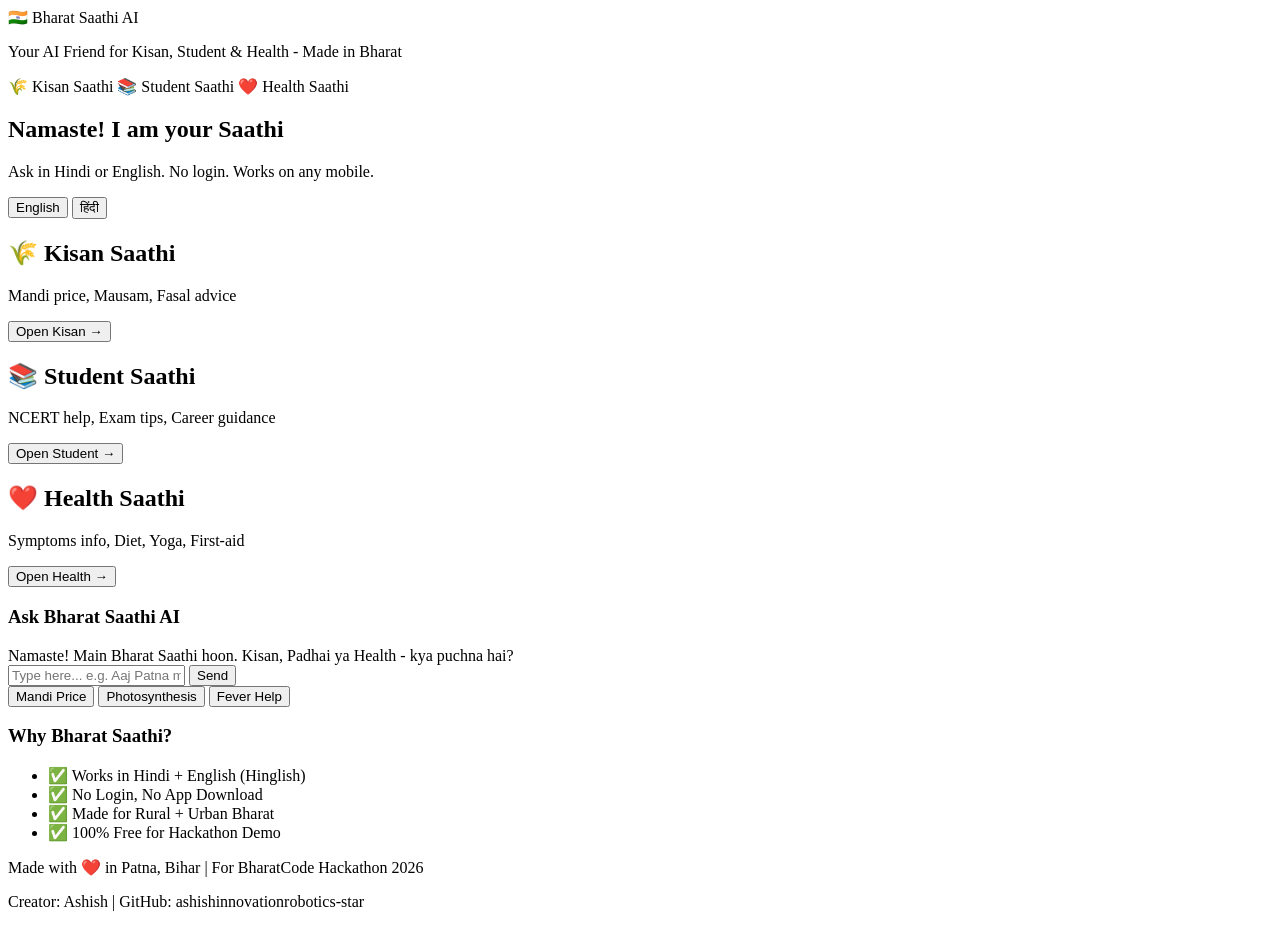
==== index.html @ 1ada5a44 "Create index.html" ====
<!DOCTYPE html>
<html lang="en">
<head>
<meta charset="UTF-8">
<meta name="viewport" content="width=device-width, initial-scale=1.0">
<title>Bharat Saathi AI - Your AI Friend for Bharat</title>
<link rel="stylesheet" href="style.css">
</head>
<body>

<header>
  <div class="logo">🇮🇳 Bharat Saathi AI</div>
  <p>Your AI Friend for Kisan, Student & Health - Made in Bharat</p>
  <div class="badges">
    <span>🌾 Kisan Saathi</span>
    <span>📚 Student Saathi</span>
    <span>❤️ Health Saathi</span>
  </div>
</header>

<main>
  <section class="hero">
    <h1>Namaste! I am your <span>Saathi</span></h1>
    <p>Ask in Hindi or English. No login. Works on any mobile.</p>
    <div class="lang-btns">
      <button onclick="setLang('en')">English</button>
      <button onclick="setLang('hi')">हिंदी</button>
    </div>
  </section>

  <section class="cards">
    <div class="card" onclick="openModule('kisan')">
      <h2>🌾 Kisan Saathi</h2>
      <p>Mandi price, Mausam, Fasal advice</p>
      <button>Open Kisan →</button>
    </div>
    <div class="card" onclick="openModule('student')">
      <h2>📚 Student Saathi</h2>
      <p>NCERT help, Exam tips, Career guidance</p>
      <button>Open Student →</button>
    </div>
    <div class="card" onclick="openModule('health')">
      <h2>❤️ Health Saathi</h2>
      <p>Symptoms info, Diet, Yoga, First-aid</p>
      <button>Open Health →</button>
    </div>
  </section>

  <section class="chat-box">
    <h3 id="chatTitle">Ask Bharat Saathi AI</h3>
    <div id="chatMessages" class="messages">
      <div class="msg ai">Namaste! Main Bharat Saathi hoon. Kisan, Padhai ya Health - kya puchna hai?</div>
    </div>
    <div class="input-row">
      <input id="userInput" placeholder="Type here... e.g. Aaj Patna me mausam kaisa hai?" onkeypress="if(event.key==='Enter') sendMsg()">
      <button onclick="sendMsg()">Send</button>
    </div>
    <div class="quick">
      <button onclick="quickAsk('Mandi price of wheat?')">Mandi Price</button>
      <button onclick="quickAsk('Explain photosynthesis in simple Hindi')">Photosynthesis</button>
      <button onclick="quickAsk('Fever ke liye kya kare?')">Fever Help</button>
    </div>
  </section>

  <section class="features">
    <h3>Why Bharat Saathi?</h3>
    <ul>
      <li>✅ Works in Hindi + English (Hinglish)</li>
      <li>✅ No Login, No App Download</li>
      <li>✅ Made for Rural + Urban Bharat</li>
      <li>✅ 100% Free for Hackathon Demo</li>
    </ul>
  </section>
</main>

<footer>
  <p>Made with ❤️ in Patna, Bihar | For BharatCode Hackathon 2026</p>
  <p>Creator: Ashish | GitHub: ashishinnovationrobotics-star</p>
</footer>

<script src="script.js"></script>
</body>
</html>
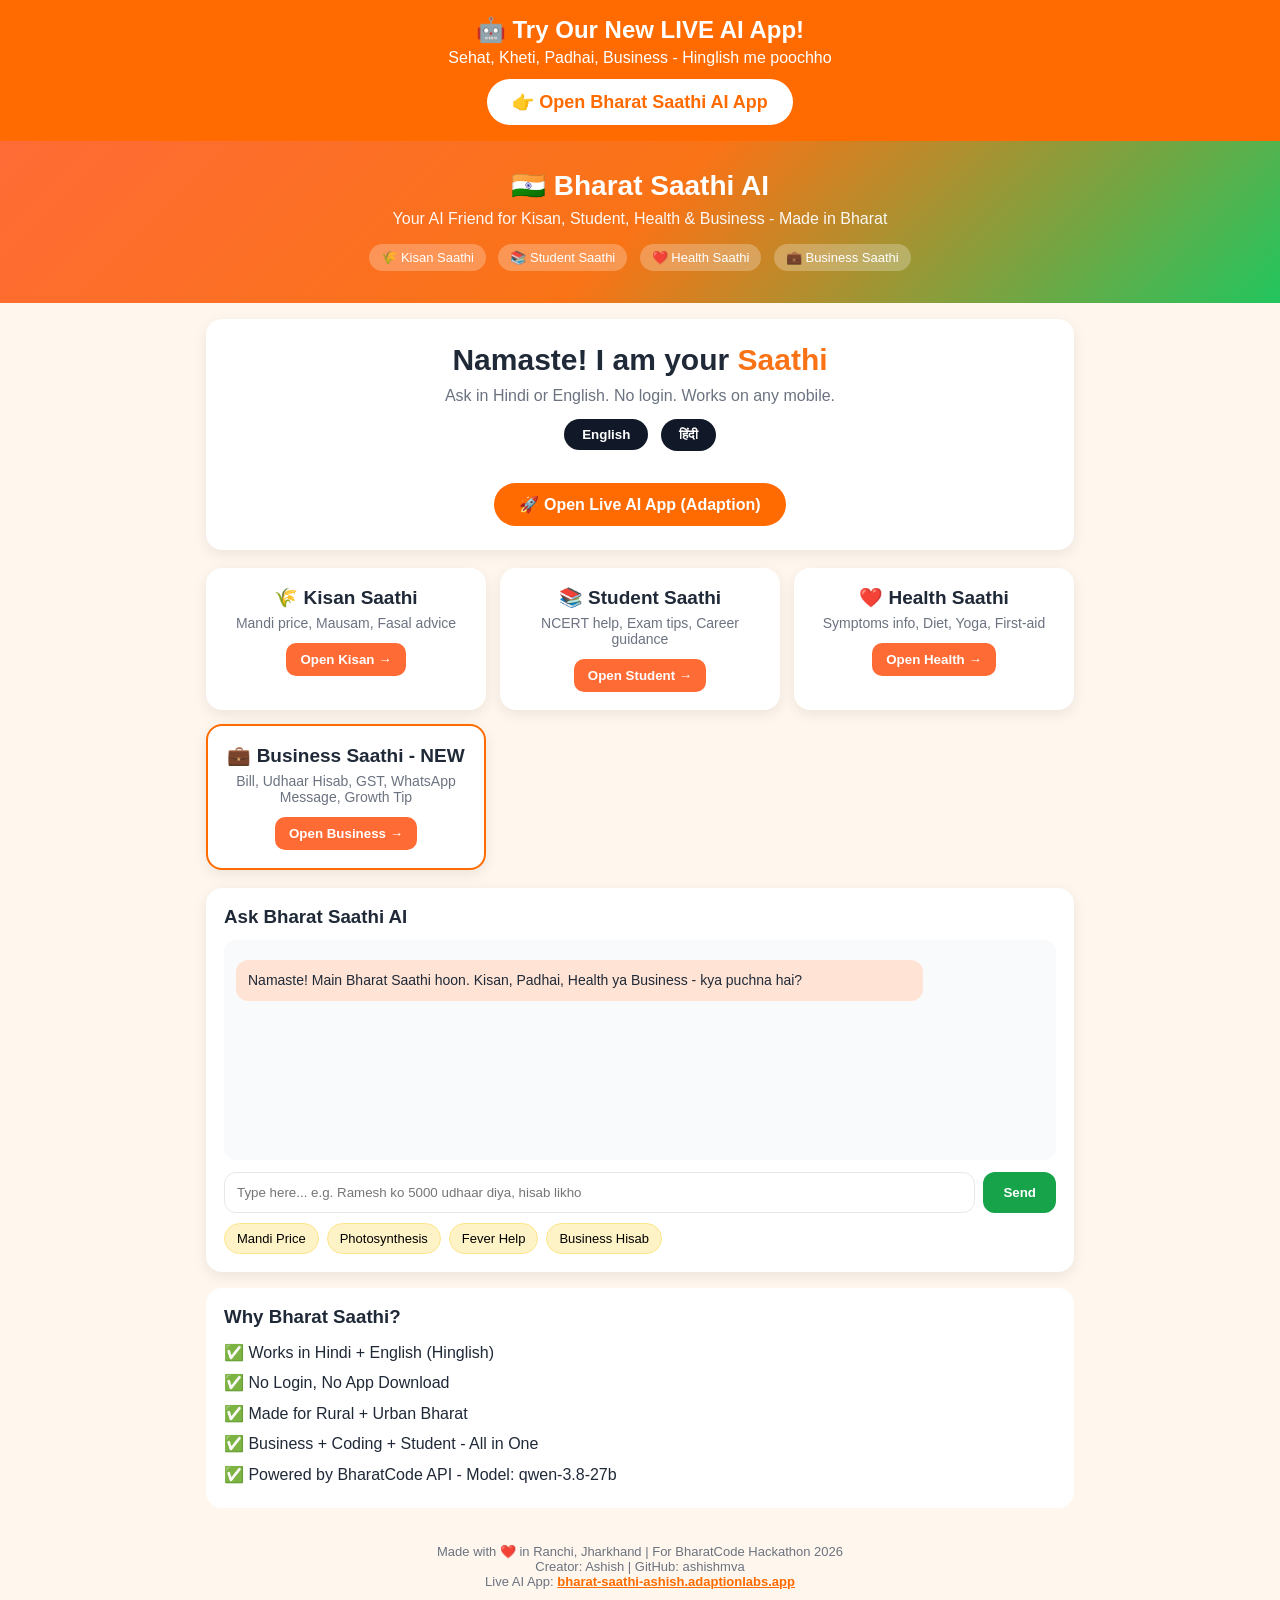
==== commit 0a07aa51: "Update index.html" ====
--- a/index.html
+++ b/index.html
@@ -8,13 +8,21 @@
 </head>
 <body>
 
+<!-- 🔴 LIVE AI APP BANNER -->
+<div style="background:#ff6b00; padding:16px; text-align:center; margin:0;">
+  <h2 style="color:white; margin:0 0 5px 0;">🤖 Try Our New LIVE AI App!</h2>
+  <p style="color:white; margin:0 0 12px 0;">Sehat, Kheti, Padhai, Business - Hinglish me poochho</p>
+  <a href="https://bharat-saathi-ashish.adaptionlabs.app" target="_blank" style="background:white; color:#ff6b00; padding:12px 25px; border-radius:25px; font-weight:bold; text-decoration:none; display:inline-block; font-size:18px;">👉 Open Bharat Saathi AI App</a>
+</div>
+
 <header>
   <div class="logo">🇮🇳 Bharat Saathi AI</div>
-  <p>Your AI Friend for Kisan, Student & Health - Made in Bharat</p>
+  <p>Your AI Friend for Kisan, Student, Health & Business - Made in Bharat</p>
   <div class="badges">
     <span>🌾 Kisan Saathi</span>
     <span>📚 Student Saathi</span>
     <span>❤️ Health Saathi</span>
+    <span>💼 Business Saathi</span>
   </div>
 </header>
 
@@ -26,6 +34,8 @@
       <button onclick="setLang('en')">English</button>
       <button onclick="setLang('hi')">हिंदी</button>
     </div>
+    <br>
+    <a href="https://bharat-saathi-ashish.adaptionlabs.app" target="_blank" style="background:#ff6b00; color:white; padding:12px 25px; border-radius:25px; font-weight:bold; text-decoration:none; display:inline-block; margin-top:10px;">🚀 Open Live AI App (Adaption)</a>
   </section>
 
   <section class="cards">
@@ -44,21 +54,27 @@
       <p>Symptoms info, Diet, Yoga, First-aid</p>
       <button>Open Health →</button>
     </div>
+    <div class="card" style="border:2px solid #ff6b00;" onclick="openModule('business')">
+      <h2>💼 Business Saathi - NEW</h2>
+      <p>Bill, Udhaar Hisab, GST, WhatsApp Message, Growth Tip</p>
+      <button>Open Business →</button>
+    </div>
   </section>
 
   <section class="chat-box">
     <h3 id="chatTitle">Ask Bharat Saathi AI</h3>
     <div id="chatMessages" class="messages">
-      <div class="msg ai">Namaste! Main Bharat Saathi hoon. Kisan, Padhai ya Health - kya puchna hai?</div>
+      <div class="msg ai">Namaste! Main Bharat Saathi hoon. Kisan, Padhai, Health ya Business - kya puchna hai?</div>
     </div>
     <div class="input-row">
-      <input id="userInput" placeholder="Type here... e.g. Aaj Patna me mausam kaisa hai?" onkeypress="if(event.key==='Enter') sendMsg()">
+      <input id="userInput" placeholder="Type here... e.g. Ramesh ko 5000 udhaar diya, hisab likho" onkeypress="if(event.key==='Enter') sendMsg()">
       <button onclick="sendMsg()">Send</button>
     </div>
     <div class="quick">
       <button onclick="quickAsk('Mandi price of wheat?')">Mandi Price</button>
       <button onclick="quickAsk('Explain photosynthesis in simple Hindi')">Photosynthesis</button>
       <button onclick="quickAsk('Fever ke liye kya kare?')">Fever Help</button>
+      <button onclick="quickAsk('Kirana dukan ka daily hisab kaise rakhe?')">Business Hisab</button>
     </div>
   </section>
 
@@ -68,14 +84,16 @@
       <li>✅ Works in Hindi + English (Hinglish)</li>
       <li>✅ No Login, No App Download</li>
       <li>✅ Made for Rural + Urban Bharat</li>
-      <li>✅ 100% Free for Hackathon Demo</li>
+      <li>✅ Business + Coding + Student - All in One</li>
+      <li>✅ Powered by BharatCode API - Model: qwen-3.8-27b</li>
     </ul>
   </section>
 </main>
 
 <footer>
-  <p>Made with ❤️ in Patna, Bihar | For BharatCode Hackathon 2026</p>
-  <p>Creator: Ashish | GitHub: ashishinnovationrobotics-star</p>
+  <p>Made with ❤️ in Ranchi, Jharkhand | For BharatCode Hackathon 2026</p>
+  <p>Creator: Ashish | GitHub: ashishmva</p>
+  <p>Live AI App: <a href="https://bharat-saathi-ashish.adaptionlabs.app" style="color:#ff6b00; font-weight:bold;">bharat-saathi-ashish.adaptionlabs.app</a></p>
 </footer>
 
 <script src="script.js"></script>
--- a/style.css
+++ b/style.css
@@ -0,0 +1,31 @@
+* { margin: 0; padding: 0; box-sizing: border-box; font-family: 'Segoe UI', Arial, sans-serif; }
+body { background: #FFF7ED; color: #1F2937; }
+header { background: linear-gradient(135deg, #FF6B35, #F97316, #22C55E); color: white; text-align: center; padding: 28px 16px; }
+.logo { font-size: 28px; font-weight: 800; }
+header p { margin: 8px 0 12px; opacity: 0.95; }
+.badges span { background: rgba(255,255,255,0.25); padding: 6px 12px; border-radius: 20px; font-size: 13px; margin: 4px; display: inline-block; }
+main { max-width: 900px; margin: auto; padding: 16px; }
+.hero { text-align: center; background: white; padding: 24px; border-radius: 16px; box-shadow: 0 4px 14px rgba(0,0,0,0.08); }
+.hero h1 { font-size: 30px; }
+.hero h1 span { color: #F97316; }
+.hero p { margin: 10px 0; color: #6B7280; }
+.lang-btns button { padding: 8px 18px; margin: 4px; border: none; border-radius: 20px; background: #111827; color: white; cursor: pointer; font-weight: 600; }
+.cards { display: grid; grid-template-columns: repeat(3, 1fr); gap: 14px; margin: 18px 0; }
+.card { background: white; padding: 18px; border-radius: 16px; box-shadow: 0 4px 14px rgba(0,0,0,0.08); cursor: pointer; text-align: center; }
+.card h2 { font-size: 19px; margin-bottom: 6px; }
+.card p { color: #6B7280; font-size: 14px; margin-bottom: 12px; }
+.card button { background: #FF6B35; color: white; border: none; padding: 9px 14px; border-radius: 10px; cursor: pointer; font-weight: 700; }
+.chat-box { background: white; padding: 18px; border-radius: 16px; box-shadow: 0 4px 14px rgba(0,0,0,0.08); }
+.messages { height: 220px; overflow-y: auto; background: #F9FAFB; padding: 12px; border-radius: 12px; margin: 12px 0; }
+.msg { padding: 10px 12px; border-radius: 12px; margin: 8px 0; max-width: 85%; font-size: 14px; line-height: 1.5; }
+.msg.ai { background: #FFE4D6; }
+.msg.user { background: #DCFCE7; margin-left: auto; text-align: right; }
+.input-row { display: flex; gap: 8px; }
+.input-row input { flex: 1; padding: 12px; border: 1px solid #E5E7EB; border-radius: 12px; outline: none; }
+.input-row button { background: #16A34A; color: white; border: none; padding: 12px 20px; border-radius: 12px; cursor: pointer; font-weight: 700; }
+.quick { margin-top: 10px; display: flex; flex-wrap: wrap; gap: 8px; }
+.quick button { background: #FEF3C7; border: 1px solid #FDE68A; padding: 7px 12px; border-radius: 20px; cursor: pointer; font-size: 13px; }
+.features { background: white; margin-top: 16px; padding: 18px; border-radius: 16px; }
+.features ul { list-style: none; margin-top: 10px; line-height: 1.9; }
+footer { text-align: center; padding: 20px; color: #6B7280; font-size: 13px; }
+@media(max-width: 650px){ .cards{ grid-template-columns: 1fr; } .hero h1{ font-size: 24px; } }
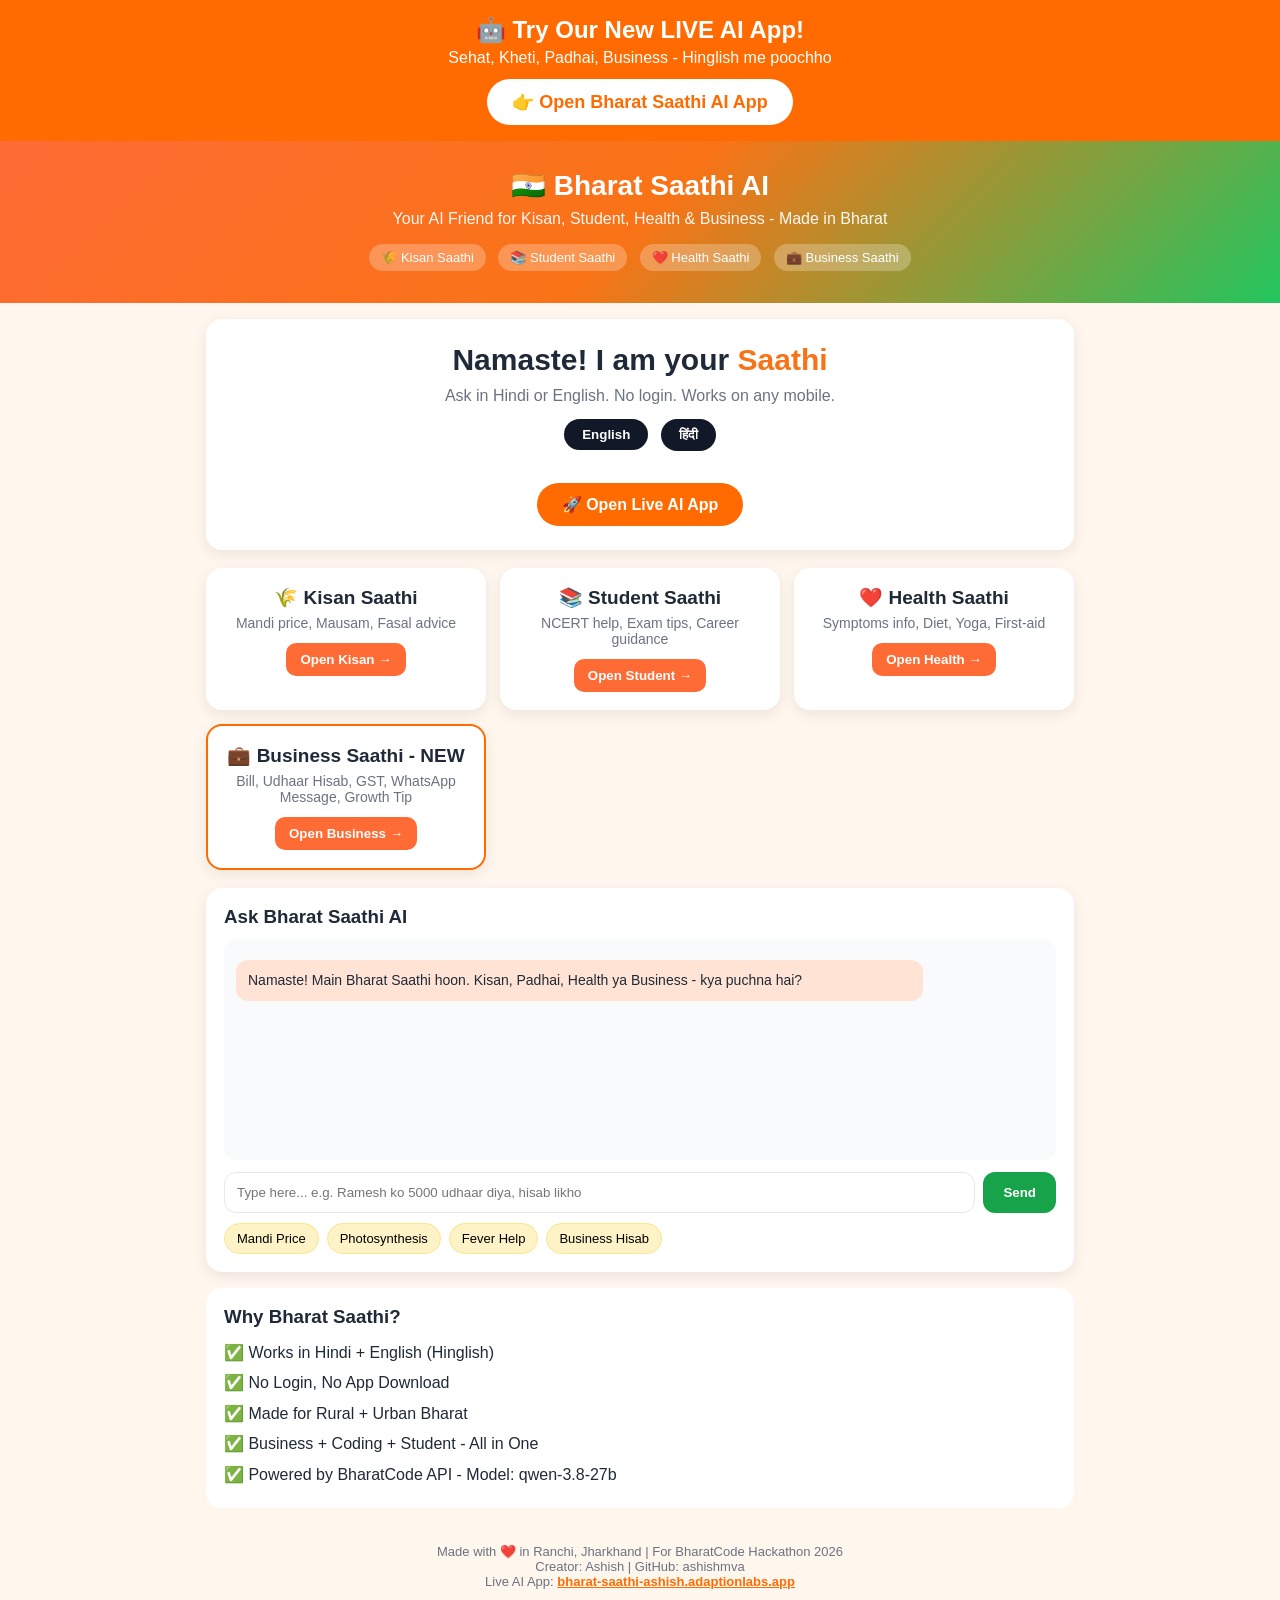
==== commit a5fce6d2: "Update index.html" ====
--- a/index.html
+++ b/index.html
@@ -8,10 +8,9 @@
 </head>
 <body>
 
-<!-- 🔴 LIVE AI APP BANNER -->
-<div style="background:#ff6b00; padding:16px; text-align:center; margin:0;">
-  <h2 style="color:white; margin:0 0 5px 0;">🤖 Try Our New LIVE AI App!</h2>
-  <p style="color:white; margin:0 0 12px 0;">Sehat, Kheti, Padhai, Business - Hinglish me poochho</p>
+<div style="background:#ff6b00; padding:16px; text-align:center;">
+  <h2 style="color:white; margin:0;">🤖 Try Our New LIVE AI App!</h2>
+  <p style="color:white; margin:5px 0 12px 0;">Sehat, Kheti, Padhai, Business - Hinglish me poochho</p>
   <a href="https://bharat-saathi-ashish.adaptionlabs.app" target="_blank" style="background:white; color:#ff6b00; padding:12px 25px; border-radius:25px; font-weight:bold; text-decoration:none; display:inline-block; font-size:18px;">👉 Open Bharat Saathi AI App</a>
 </div>
 
@@ -35,7 +34,7 @@
       <button onclick="setLang('hi')">हिंदी</button>
     </div>
     <br>
-    <a href="https://bharat-saathi-ashish.adaptionlabs.app" target="_blank" style="background:#ff6b00; color:white; padding:12px 25px; border-radius:25px; font-weight:bold; text-decoration:none; display:inline-block; margin-top:10px;">🚀 Open Live AI App (Adaption)</a>
+    <a href="https://bharat-saathi-ashish.adaptionlabs.app" target="_blank" style="background:#ff6b00; color:white; padding:12px 25px; border-radius:25px; font-weight:bold; text-decoration:none; display:inline-block; margin-top:10px;">🚀 Open Live AI App</a>
   </section>
 
   <section class="cards">
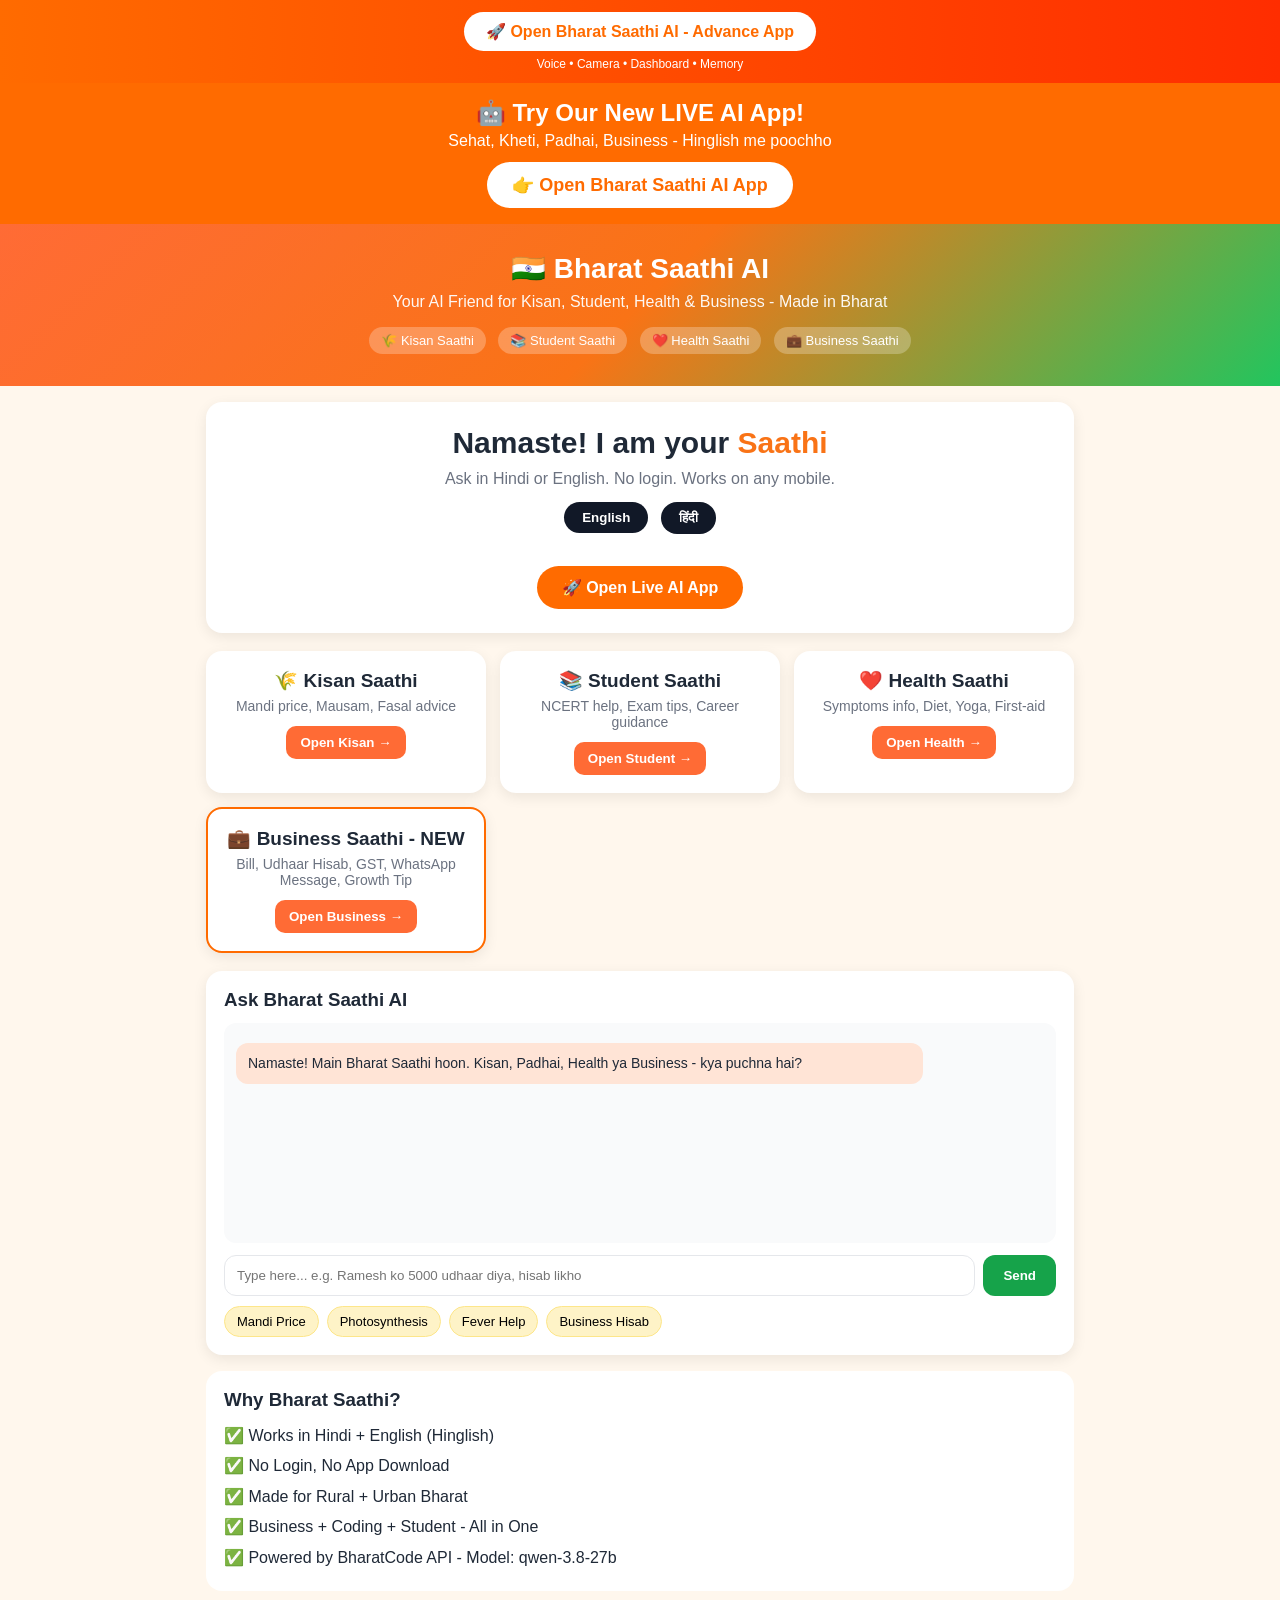
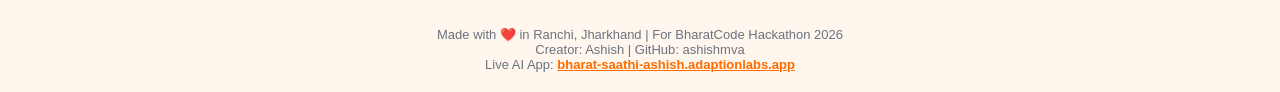
==== commit 0bfc571b: "Update index.html" ====
--- a/index.html
+++ b/index.html
@@ -7,7 +7,12 @@
 <link rel="stylesheet" href="style.css">
 </head>
 <body>
-
+<!-- ADVANCE APP BUTTON - Added without changing old page -->
+<div style="background:linear-gradient(90deg,#ff6b00,#ff2d00); padding:12px; text-align:center;">
+  <a href="https://bharat-saathi-ai-advance.adaptionlabs.app/" target="_blank" style="background:white; color:#ff6b00; padding:10px 22px; border-radius:25px; font-weight:bold; text-decoration:none; display:inline-block; font-size:16px;">🚀 Open Bharat Saathi AI - Advance App</a>
+  <p style="color:white; font-size:12px; margin:6px 0 0 0;">Voice • Camera • Dashboard • Memory</p>
+</div>
+<!-- END ADVANCE BUTTON -->
 <div style="background:#ff6b00; padding:16px; text-align:center;">
   <h2 style="color:white; margin:0;">🤖 Try Our New LIVE AI App!</h2>
   <p style="color:white; margin:5px 0 12px 0;">Sehat, Kheti, Padhai, Business - Hinglish me poochho</p>
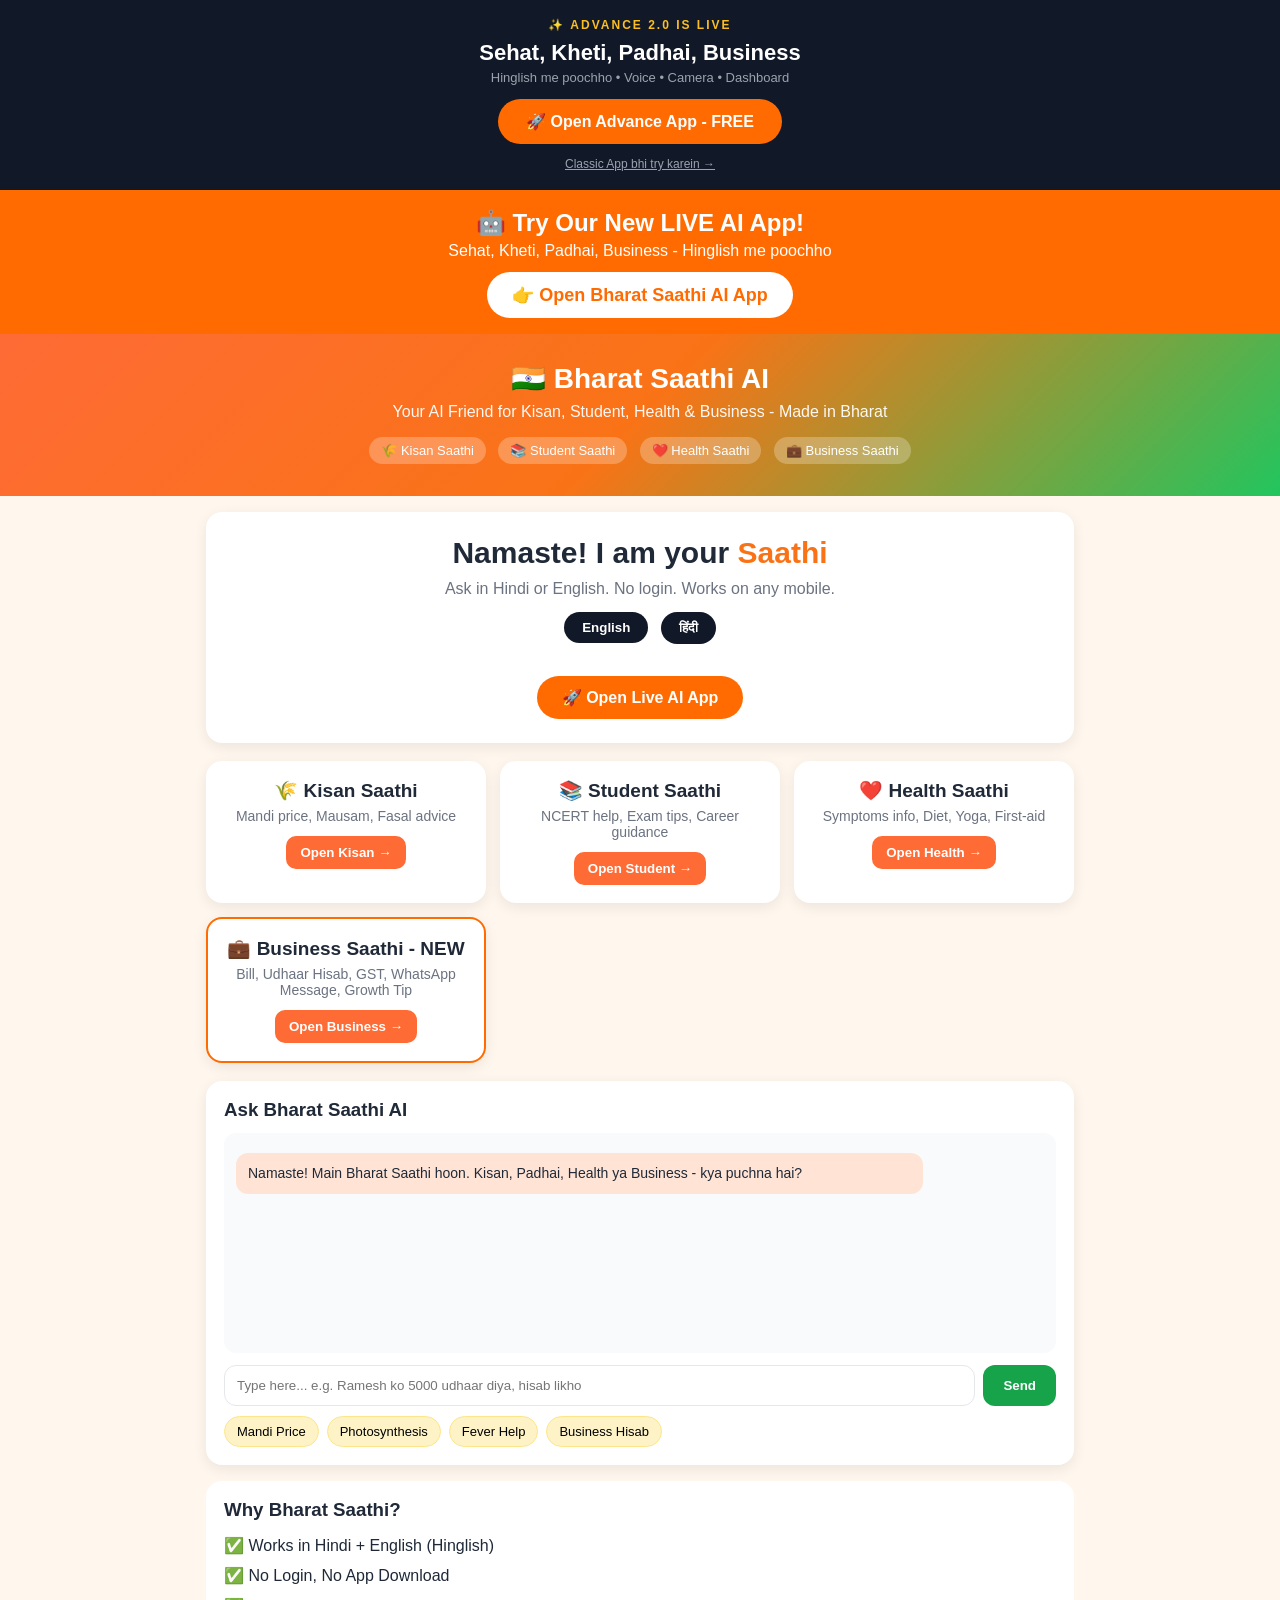
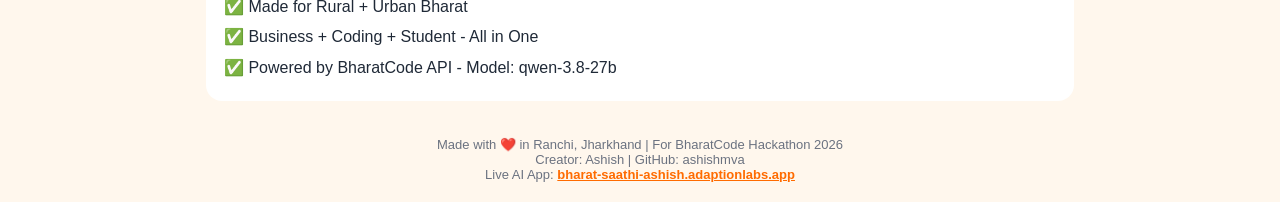
==== commit 97fddf45: "Update index.html" ====
--- a/index.html
+++ b/index.html
@@ -7,10 +7,13 @@
 <link rel="stylesheet" href="style.css">
 </head>
 <body>
-<!-- ADVANCE APP BUTTON - Added without changing old page -->
-<div style="background:linear-gradient(90deg,#ff6b00,#ff2d00); padding:12px; text-align:center;">
-  <a href="https://bharat-saathi-ai-advance.adaptionlabs.app/" target="_blank" style="background:white; color:#ff6b00; padding:10px 22px; border-radius:25px; font-weight:bold; text-decoration:none; display:inline-block; font-size:16px;">🚀 Open Bharat Saathi AI - Advance App</a>
-  <p style="color:white; font-size:12px; margin:6px 0 0 0;">Voice • Camera • Dashboard • Memory</p>
+<!-- SINGLE CLEAN BANNER - For Old Code -->
+<div style="background:#111827; padding:18px 14px; text-align:center; border-bottom:3px solid #ff6b00;">
+  <p style="color:#fbbf24; font-size:12px; font-weight:bold; letter-spacing:2px; margin:0;">✨ ADVANCE 2.0 IS LIVE</p>
+  <h2 style="color:white; margin:8px 0 4px 0; font-size:22px;">Sehat, Kheti, Padhai, Business</h2>
+  <p style="color:#9ca3af; margin:0 0 14px 0; font-size:13px;">Hinglish me poochho • Voice • Camera • Dashboard</p>
+  <a href="https://bharat-saathi-ai-advance.adaptionlabs.app/" target="_blank" style="background:#ff6b00; color:white; padding:13px 28px; border-radius:30px; font-weight:bold; text-decoration:none; display:inline-block; font-size:16px;">🚀 Open Advance App - FREE</a>
+  <p style="margin:10px 0 0 0;"><a href="https://bharat-saathi-ashish.adaptionlabs.app" target="_blank" style="color:#9ca3af; font-size:12px; text-decoration:underline;">Classic App bhi try karein →</a></p>
 </div>
 <!-- END ADVANCE BUTTON -->
 <div style="background:#ff6b00; padding:16px; text-align:center;">
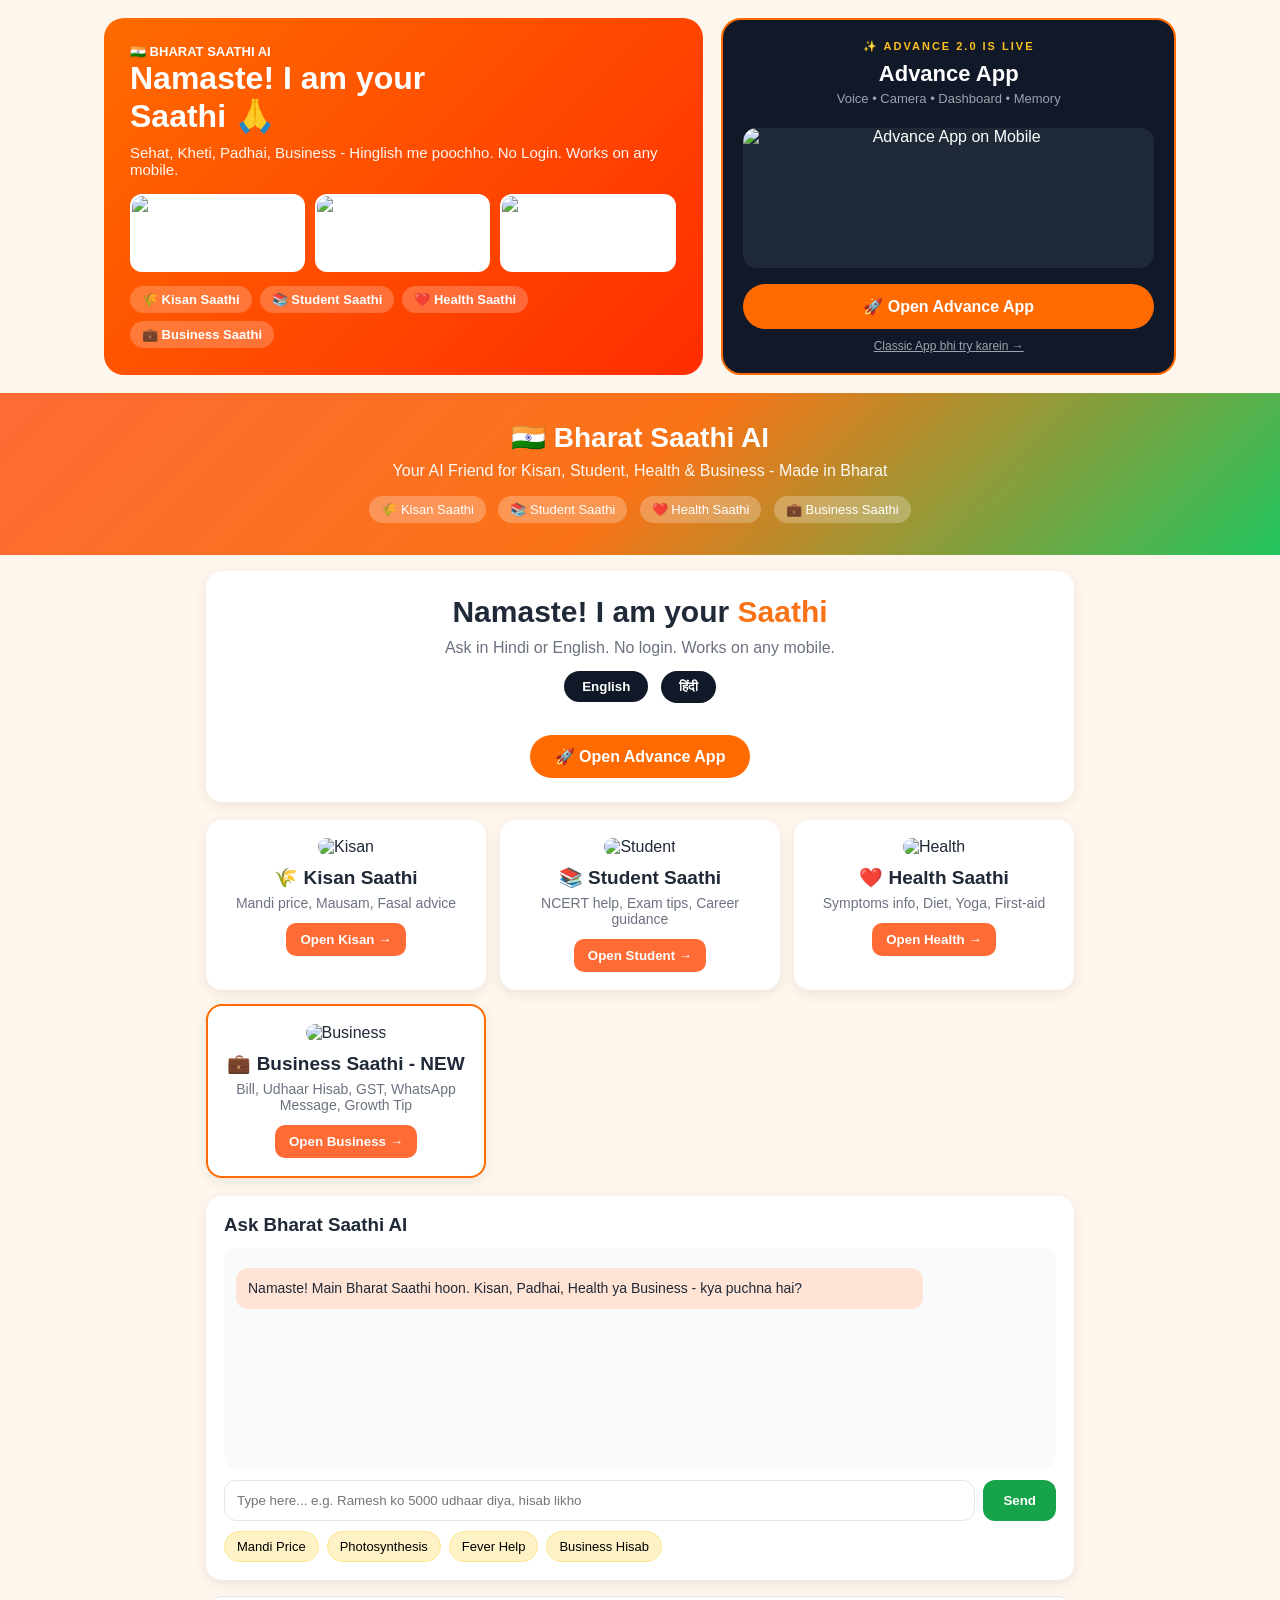
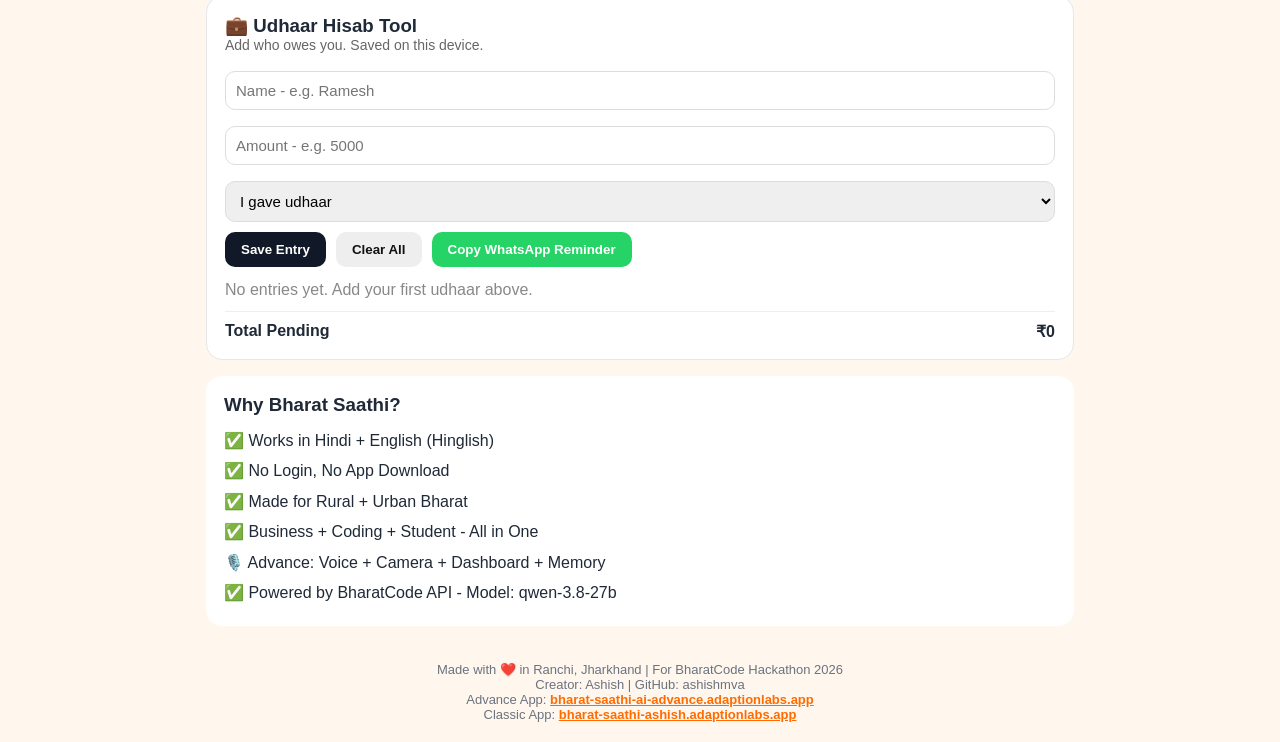
==== commit 918f9838: "Update index.html" ====
--- a/index.html
+++ b/index.html
@@ -5,22 +5,61 @@
 <meta name="viewport" content="width=device-width, initial-scale=1.0">
 <title>Bharat Saathi AI - Your AI Friend for Bharat</title>
 <link rel="stylesheet" href="style.css">
+<style>
+  .top-hero{display:flex; gap:18px; max-width:1100px; margin:18px auto; padding:0 14px; align-items:stretch;}
+  .left-box{flex:1.2; background:linear-gradient(135deg,#ff6b00,#ff2d00); border-radius:20px; padding:26px; color:white; overflow:hidden;}
+  .left-box h1{font-size:32px; line-height:1.2; margin:0 0 8px 0; color:white;}
+  .left-box p{margin:0 0 14px 0; color:#fff; opacity:0.95; font-size:15px;}
+  .left-box .pills{display:flex; flex-wrap:wrap; gap:8px; margin-top:14px;}
+  .left-box .pills span{background:rgba(255,255,255,0.22); padding:6px 12px; border-radius:20px; font-size:13px; font-weight:600;}
+  .left-box .imgs{display:flex; gap:10px; margin-top:16px;}
+  .left-box .imgs img{width:32%; height:78px; object-fit:cover; border-radius:12px; border:2px solid rgba(255,255,255,0.7); background:#fff;}
+  .right-box{flex:0.9; background:#111827; border-radius:20px; padding:20px; color:white; text-align:center; border:2px solid #ff6b00; display:flex; flex-direction:column; justify-content:center;}
+  .right-box .tag{color:#fbbf24; font-size:11px; font-weight:bold; letter-spacing:2px;}
+  .right-box h2{margin:8px 0 4px 0; font-size:22px; color:white;}
+  .right-box p{color:#9ca3af; font-size:13px; margin:0 0 12px 0;}
+  .right-box img{width:100%; height:140px; object-fit:cover; border-radius:14px; margin:10px 0; background:#1f2937;}
+  .right-box .btn-adv{background:#ff6b00; color:white; padding:13px 20px; border-radius:30px; font-weight:bold; text-decoration:none; display:block; font-size:16px; margin-top:6px;}
+  .right-box .link-classic{color:#9ca3af; font-size:12px; margin-top:10px; display:block;}
+  .hisab-box{background:#fff; border:1px solid #e5e7eb; border-radius:16px; padding:18px; margin-top:16px;}
+  .hisab-box input,.hisab-box select{width:100%; padding:10px; margin:6px 0 10px 0; border:1px solid #ddd; border-radius:10px; font-size:15px;}
+  .hisab-box button{background:#111827; color:white; border:0; padding:10px 16px; border-radius:10px; cursor:pointer; font-weight:bold;}
+  @media(max-width:700px){ .top-hero{flex-direction:column;} .left-box h1{font-size:26px;} }
+</style>
 </head>
 <body>
-<!-- SINGLE CLEAN BANNER - For Old Code -->
-<div style="background:#111827; padding:18px 14px; text-align:center; border-bottom:3px solid #ff6b00;">
-  <p style="color:#fbbf24; font-size:12px; font-weight:bold; letter-spacing:2px; margin:0;">✨ ADVANCE 2.0 IS LIVE</p>
-  <h2 style="color:white; margin:8px 0 4px 0; font-size:22px;">Sehat, Kheti, Padhai, Business</h2>
-  <p style="color:#9ca3af; margin:0 0 14px 0; font-size:13px;">Hinglish me poochho • Voice • Camera • Dashboard</p>
-  <a href="https://bharat-saathi-ai-advance.adaptionlabs.app/" target="_blank" style="background:#ff6b00; color:white; padding:13px 28px; border-radius:30px; font-weight:bold; text-decoration:none; display:inline-block; font-size:16px;">🚀 Open Advance App - FREE</a>
-  <p style="margin:10px 0 0 0;"><a href="https://bharat-saathi-ashish.adaptionlabs.app" target="_blank" style="color:#9ca3af; font-size:12px; text-decoration:underline;">Classic App bhi try karein →</a></p>
+
+<!-- TOP HERO - LEFT Bharat Saathi | RIGHT Advance -->
+<div class="top-hero">
+  <!-- LEFT -->
+  <div class="left-box">
+    <div style="font-size:13px; font-weight:bold;">🇮🇳 BHARAT SAATHI AI</div>
+    <h1>Namaste! I am your <br>Saathi 🙏</h1>
+    <p>Sehat, Kheti, Padhai, Business - Hinglish me poochho. No Login. Works on any mobile.</p>
+    <div class="imgs">
+      <img src="https://images.unsplash.com/photo-1500937386664-56d1dfef3854?w=400&q=80" alt="Kisan - Khet">
+      <img src="https://images.unsplash.com/photo-1503676260728-1c00da094a0b?w=400&q=80" alt="Student - Padhai">
+      <img src="https://images.unsplash.com/photo-1571019613454-1cb2f99b2d8b?w=400&q=80" alt="Health - Yoga">
+    </div>
+    <div class="pills">
+      <span>🌾 Kisan Saathi</span>
+      <span>📚 Student Saathi</span>
+      <span>❤️ Health Saathi</span>
+      <span>💼 Business Saathi</span>
+    </div>
+  </div>
+
+  <!-- RIGHT -->
+  <div class="right-box">
+    <div class="tag">✨ ADVANCE 2.0 IS LIVE</div>
+    <h2>Advance App</h2>
+    <p>Voice • Camera • Dashboard • Memory</p>
+    <img src="https://images.unsplash.com/photo-1512941937669-90a1b58e7e9c?w=600&q=80" alt="Advance App on Mobile">
+    <a href="https://bharat-saathi-ai-advance.adaptionlabs.app/" target="_blank" class="btn-adv">🚀 Open Advance App</a>
+    <a href="https://bharat-saathi-ashish.adaptionlabs.app" target="_blank" class="link-classic">Classic App bhi try karein →</a>
+  </div>
 </div>
-<!-- END ADVANCE BUTTON -->
-<div style="background:#ff6b00; padding:16px; text-align:center;">
-  <h2 style="color:white; margin:0;">🤖 Try Our New LIVE AI App!</h2>
-  <p style="color:white; margin:5px 0 12px 0;">Sehat, Kheti, Padhai, Business - Hinglish me poochho</p>
-  <a href="https://bharat-saathi-ashish.adaptionlabs.app" target="_blank" style="background:white; color:#ff6b00; padding:12px 25px; border-radius:25px; font-weight:bold; text-decoration:none; display:inline-block; font-size:18px;">👉 Open Bharat Saathi AI App</a>
-</div>
+<!-- END TOP HERO -->
 
 <header>
   <div class="logo">🇮🇳 Bharat Saathi AI</div>
@@ -42,26 +81,30 @@
       <button onclick="setLang('hi')">हिंदी</button>
     </div>
     <br>
-    <a href="https://bharat-saathi-ashish.adaptionlabs.app" target="_blank" style="background:#ff6b00; color:white; padding:12px 25px; border-radius:25px; font-weight:bold; text-decoration:none; display:inline-block; margin-top:10px;">🚀 Open Live AI App</a>
+    <a href="https://bharat-saathi-ai-advance.adaptionlabs.app/" target="_blank" style="background:#ff6b00; color:white; padding:12px 25px; border-radius:25px; font-weight:bold; text-decoration:none; display:inline-block; margin-top:10px;">🚀 Open Advance App</a>
   </section>
 
   <section class="cards">
     <div class="card" onclick="openModule('kisan')">
+      <img src="https://images.unsplash.com/photo-1500937386664-56d1dfef3854?w=600&q=80" alt="Kisan" style="width:100%; height:120px; object-fit:cover; border-radius:12px; margin-bottom:10px;">
       <h2>🌾 Kisan Saathi</h2>
       <p>Mandi price, Mausam, Fasal advice</p>
       <button>Open Kisan →</button>
     </div>
     <div class="card" onclick="openModule('student')">
+      <img src="https://images.unsplash.com/photo-1503676260728-1c00da094a0b?w=600&q=80" alt="Student" style="width:100%; height:120px; object-fit:cover; border-radius:12px; margin-bottom:10px;">
       <h2>📚 Student Saathi</h2>
       <p>NCERT help, Exam tips, Career guidance</p>
       <button>Open Student →</button>
     </div>
     <div class="card" onclick="openModule('health')">
+      <img src="https://images.unsplash.com/photo-1571019613454-1cb2f99b2d8b?w=600&q=80" alt="Health" style="width:100%; height:120px; object-fit:cover; border-radius:12px; margin-bottom:10px;">
       <h2>❤️ Health Saathi</h2>
       <p>Symptoms info, Diet, Yoga, First-aid</p>
       <button>Open Health →</button>
     </div>
     <div class="card" style="border:2px solid #ff6b00;" onclick="openModule('business')">
+      <img src="https://images.unsplash.com/photo-1556742049-0cfed4f6a45d?w=600&q=80" alt="Business" style="width:100%; height:120px; object-fit:cover; border-radius:12px; margin-bottom:10px;">
       <h2>💼 Business Saathi - NEW</h2>
       <p>Bill, Udhaar Hisab, GST, WhatsApp Message, Growth Tip</p>
       <button>Open Business →</button>
@@ -83,6 +126,22 @@
       <button onclick="quickAsk('Fever ke liye kya kare?')">Fever Help</button>
       <button onclick="quickAsk('Kirana dukan ka daily hisab kaise rakhe?')">Business Hisab</button>
     </div>
+  </section>
+
+  <!-- HISAB TOOL - Udhaar Hisab -->
+  <section class="hisab-box">
+    <h3>💼 Udhaar Hisab Tool</h3>
+    <p style="color:#666; font-size:14px; margin:0 0 12px 0;">Add who owes you. Saved on this device.</p>
+    <input id="lName" placeholder="Name - e.g. Ramesh">
+    <input id="lAmt" type="number" placeholder="Amount - e.g. 5000">
+    <select id="lType"><option value="gave">I gave udhaar</option><option value="got">I received payment</option></select>
+    <div style="display:flex; gap:10px; flex-wrap:wrap;">
+      <button onclick="addEntry()">Save Entry</button>
+      <button onclick="clearAll()" style="background:#eee; color:#111;">Clear All</button>
+      <button onclick="copyReminder()" id="remBtn" style="background:#25D366;">Copy WhatsApp Reminder</button>
+    </div>
+    <ul id="entries" style="list-style:none; padding:0; margin:14px 0 0 0;"></ul>
+    <div style="display:flex; justify-content:space-between; font-weight:bold; margin-top:12px; border-top:1px solid #eee; padding-top:10px;"><span>Total Pending</span><span id="total">₹0</span></div>
   </section>
 
   <section class="features">
@@ -92,6 +151,7 @@
       <li>✅ No Login, No App Download</li>
       <li>✅ Made for Rural + Urban Bharat</li>
       <li>✅ Business + Coding + Student - All in One</li>
+      <li>🎙️ Advance: Voice + Camera + Dashboard + Memory</li>
       <li>✅ Powered by BharatCode API - Model: qwen-3.8-27b</li>
     </ul>
   </section>
@@ -100,9 +160,44 @@
 <footer>
   <p>Made with ❤️ in Ranchi, Jharkhand | For BharatCode Hackathon 2026</p>
   <p>Creator: Ashish | GitHub: ashishmva</p>
-  <p>Live AI App: <a href="https://bharat-saathi-ashish.adaptionlabs.app" style="color:#ff6b00; font-weight:bold;">bharat-saathi-ashish.adaptionlabs.app</a></p>
+  <p>Advance App: <a href="https://bharat-saathi-ai-advance.adaptionlabs.app/" style="color:#ff6b00; font-weight:bold;">bharat-saathi-ai-advance.adaptionlabs.app</a></p>
+  <p>Classic App: <a href="https://bharat-saathi-ashish.adaptionlabs.app" style="color:#ff6b00; font-weight:bold;">bharat-saathi-ashish.adaptionlabs.app</a></p>
 </footer>
 
 <script src="script.js"></script>
+<script>
+/* Hisab Tool - Agar script.js me nahi hai to ye chalega */
+var L=[]; try{ L=JSON.parse(localStorage.getItem('bs_ledger')||'[]'); }catch(e){ L=[]; }
+function save(){ try{ localStorage.setItem('bs_ledger', JSON.stringify(L)); }catch(e){} }
+function fmt(n){ return '₹'+Math.abs(n).toLocaleString('en-IN'); }
+function render(){
+  var ul=document.getElementById('entries'); if(!ul) return; var t=0; ul.innerHTML='';
+  if(!L.length){ ul.innerHTML='<li style="color:#888;">No entries yet. Add your first udhaar above.</li>'; }
+  L.forEach(function(e,i){
+    var s=e.type==='gave'?1:-1; t+=s*e.amt;
+    var li=document.createElement('li'); li.style.cssText='display:flex; justify-content:space-between; padding:8px 0; border-bottom:1px solid #eee;';
+    li.innerHTML='<span><b>'+e.name+'</b> <small style="color:#888;">'+(s>0?'Udhaar given':'Payment received')+' • '+e.date+'</small></span><span style="font-weight:bold; color:'+(s>0?'#16a34a':'#ef4444')+'">'+(s>0?'+':'-')+fmt(e.amt)+' <button onclick="delEntry('+i+')" style="background:none; border:0; cursor:pointer;">✕</button></span>';
+    ul.appendChild(li);
+  });
+  var tot=document.getElementById('total'); if(tot) tot.textContent=fmt(t);
+}
+function delEntry(i){ L.splice(i,1); save(); render(); }
+function addEntry(){
+  var n=document.getElementById('lName').value.trim();
+  var a=parseInt(document.getElementById('lAmt').value,10);
+  if(!n||!a||a<1){ document.getElementById('lName').focus(); return; }
+  L.unshift({name:n, amt:a, type:document.getElementById('lType').value, date:new Date().toLocaleDateString('en-IN',{day:'numeric',month:'short'})});
+  save(); render(); document.getElementById('lName').value=''; document.getElementById('lAmt').value='';
+}
+function clearAll(){ if(L.length && confirm('Delete all entries on this device?')){ L=[]; save(); render(); } }
+function copyReminder(){
+  var o={}; L.forEach(function(e){ o[e.name]=(o[e.name]||0)+(e.type==='gave'?e.amt:-e.amt); });
+  var n=Object.keys(o).filter(function(k){ return o[k]>0; })[0];
+  var msg=n?'Namaste '+n+' ji, aapka '+fmt(o[n])+' ka hisab baaki hai. Kripya suvidha anusaar bhej dein. Dhanyavaad!':'Namaste! Aapka hisab clear hai. Dhanyavaad!';
+  var done=function(){ var b=document.getElementById('remBtn'); if(b){ b.textContent='Copied!'; setTimeout(function(){ b.textContent='Copy WhatsApp Reminder'; },1800); } };
+  try{ navigator.clipboard.writeText(msg).then(done, function(){ prompt('Copy this message:', msg); }); }catch(e){ prompt('Copy this message:', msg); }
+}
+render();
+</script>
 </body>
 </html>
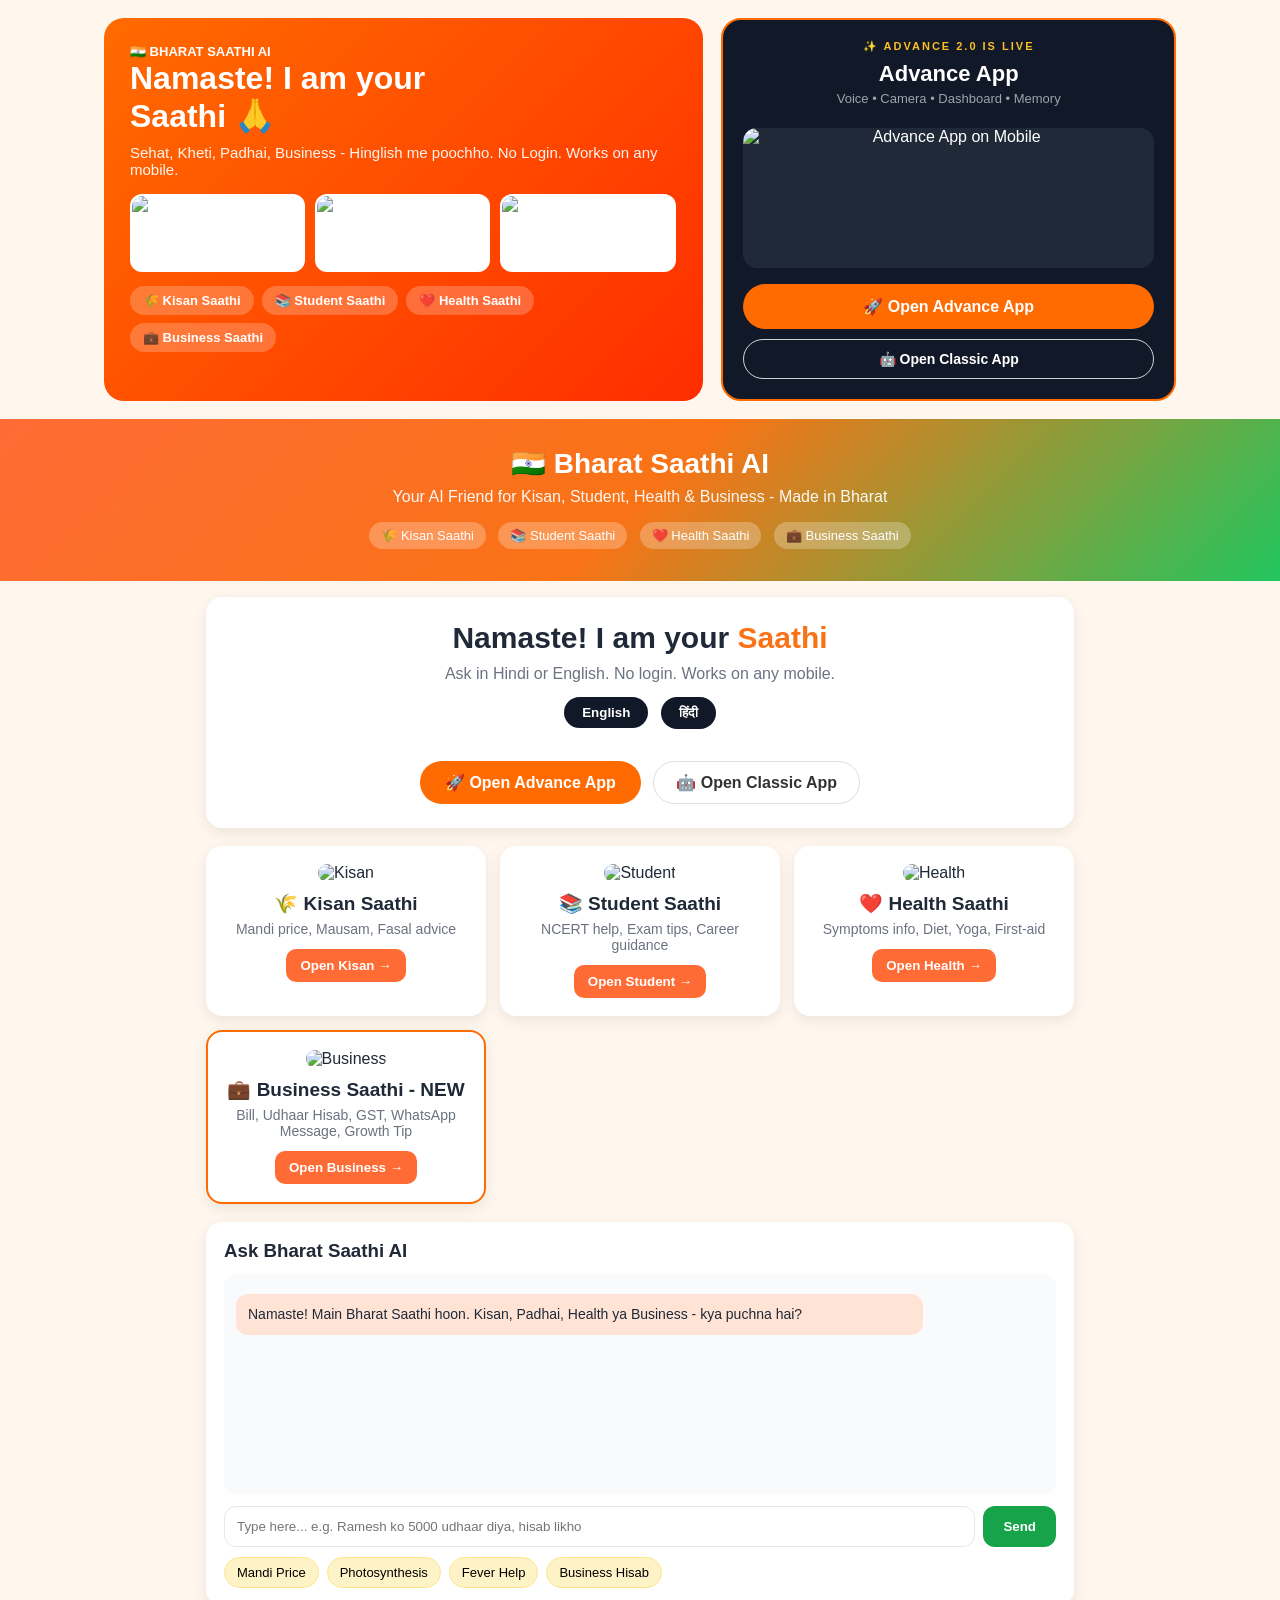
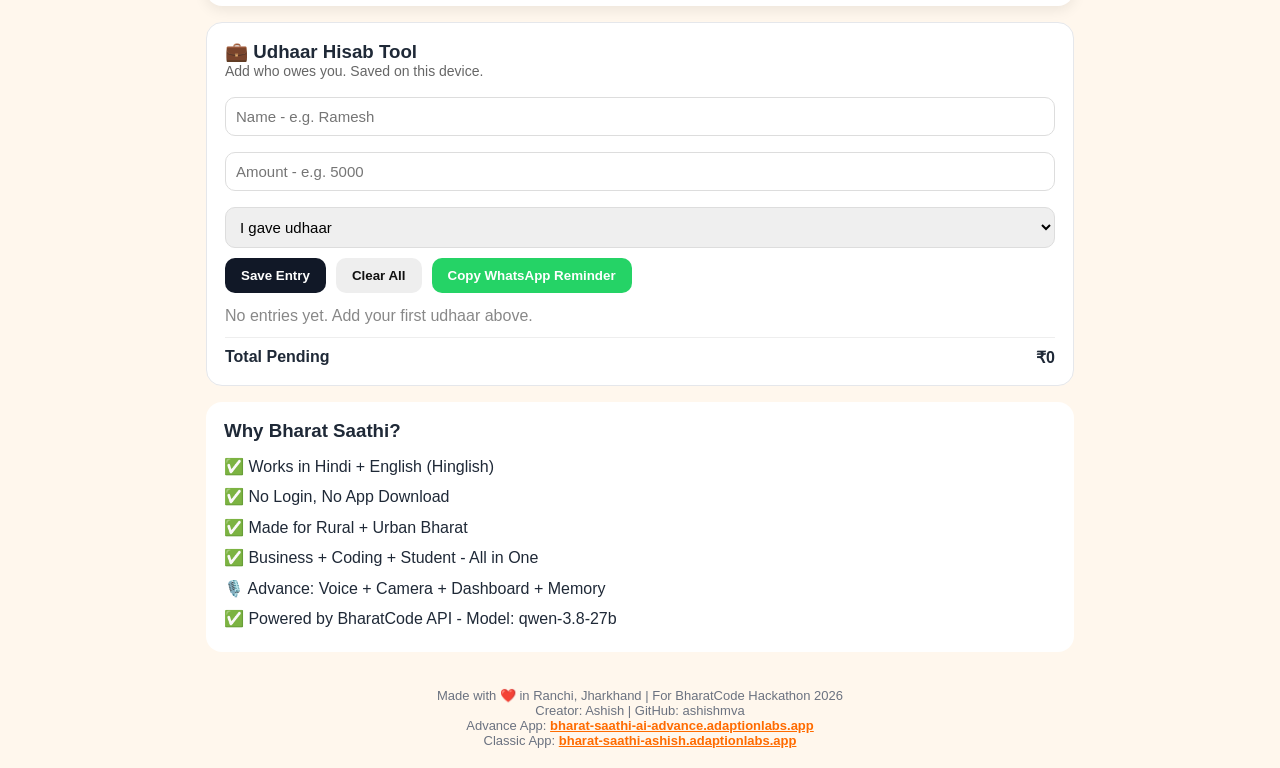
==== commit d42143b8: "Update index.html" ====
--- a/index.html
+++ b/index.html
@@ -11,7 +11,7 @@
   .left-box h1{font-size:32px; line-height:1.2; margin:0 0 8px 0; color:white;}
   .left-box p{margin:0 0 14px 0; color:#fff; opacity:0.95; font-size:15px;}
   .left-box .pills{display:flex; flex-wrap:wrap; gap:8px; margin-top:14px;}
-  .left-box .pills span{background:rgba(255,255,255,0.22); padding:6px 12px; border-radius:20px; font-size:13px; font-weight:600;}
+  .left-box .pills span{display:inline-flex; align-items:center; gap:6px; background:rgba(255,255,255,0.22); padding:7px 13px; border-radius:20px; font-size:13px; font-weight:600;}
   .left-box .imgs{display:flex; gap:10px; margin-top:16px;}
   .left-box .imgs img{width:32%; height:78px; object-fit:cover; border-radius:12px; border:2px solid rgba(255,255,255,0.7); background:#fff;}
   .right-box{flex:0.9; background:#111827; border-radius:20px; padding:20px; color:white; text-align:center; border:2px solid #ff6b00; display:flex; flex-direction:column; justify-content:center;}
@@ -20,7 +20,7 @@
   .right-box p{color:#9ca3af; font-size:13px; margin:0 0 12px 0;}
   .right-box img{width:100%; height:140px; object-fit:cover; border-radius:14px; margin:10px 0; background:#1f2937;}
   .right-box .btn-adv{background:#ff6b00; color:white; padding:13px 20px; border-radius:30px; font-weight:bold; text-decoration:none; display:block; font-size:16px; margin-top:6px;}
-  .right-box .link-classic{color:#9ca3af; font-size:12px; margin-top:10px; display:block;}
+  .right-box .link-classic{display:block; margin-top:10px; background:transparent; color:#fff; border:1.5px solid rgba(255,255,255,0.8); padding:11px 18px; border-radius:30px; font-weight:bold; font-size:14px; text-decoration:none; text-align:center;}
   .hisab-box{background:#fff; border:1px solid #e5e7eb; border-radius:16px; padding:18px; margin-top:16px;}
   .hisab-box input,.hisab-box select{width:100%; padding:10px; margin:6px 0 10px 0; border:1px solid #ddd; border-radius:10px; font-size:15px;}
   .hisab-box button{background:#111827; color:white; border:0; padding:10px 16px; border-radius:10px; cursor:pointer; font-weight:bold;}
@@ -49,14 +49,14 @@
     </div>
   </div>
 
-  <!-- RIGHT -->
+  <!-- RIGHT - FIXED CLASSIC BUTTON -->
   <div class="right-box">
     <div class="tag">✨ ADVANCE 2.0 IS LIVE</div>
     <h2>Advance App</h2>
     <p>Voice • Camera • Dashboard • Memory</p>
     <img src="https://images.unsplash.com/photo-1512941937669-90a1b58e7e9c?w=600&q=80" alt="Advance App on Mobile">
     <a href="https://bharat-saathi-ai-advance.adaptionlabs.app/" target="_blank" class="btn-adv">🚀 Open Advance App</a>
-    <a href="https://bharat-saathi-ashish.adaptionlabs.app" target="_blank" class="link-classic">Classic App bhi try karein →</a>
+    <a href="https://bharat-saathi-ashish.adaptionlabs.app" target="_blank" class="link-classic">🤖 Open Classic App</a>
   </div>
 </div>
 <!-- END TOP HERO -->
@@ -82,6 +82,7 @@
     </div>
     <br>
     <a href="https://bharat-saathi-ai-advance.adaptionlabs.app/" target="_blank" style="background:#ff6b00; color:white; padding:12px 25px; border-radius:25px; font-weight:bold; text-decoration:none; display:inline-block; margin-top:10px;">🚀 Open Advance App</a>
+    <a href="https://bharat-saathi-ashish.adaptionlabs.app" target="_blank" style="background:transparent; color:#333; border:1.5px solid #ddd; padding:11px 22px; border-radius:25px; font-weight:bold; text-decoration:none; display:inline-block; margin-top:10px; margin-left:8px;">🤖 Open Classic App</a>
   </section>
 
   <section class="cards">
@@ -166,7 +167,7 @@
 
 <script src="script.js"></script>
 <script>
-/* Hisab Tool - Agar script.js me nahi hai to ye chalega */
+/* Hisab Tool */
 var L=[]; try{ L=JSON.parse(localStorage.getItem('bs_ledger')||'[]'); }catch(e){ L=[]; }
 function save(){ try{ localStorage.setItem('bs_ledger', JSON.stringify(L)); }catch(e){} }
 function fmt(n){ return '₹'+Math.abs(n).toLocaleString('en-IN'); }
